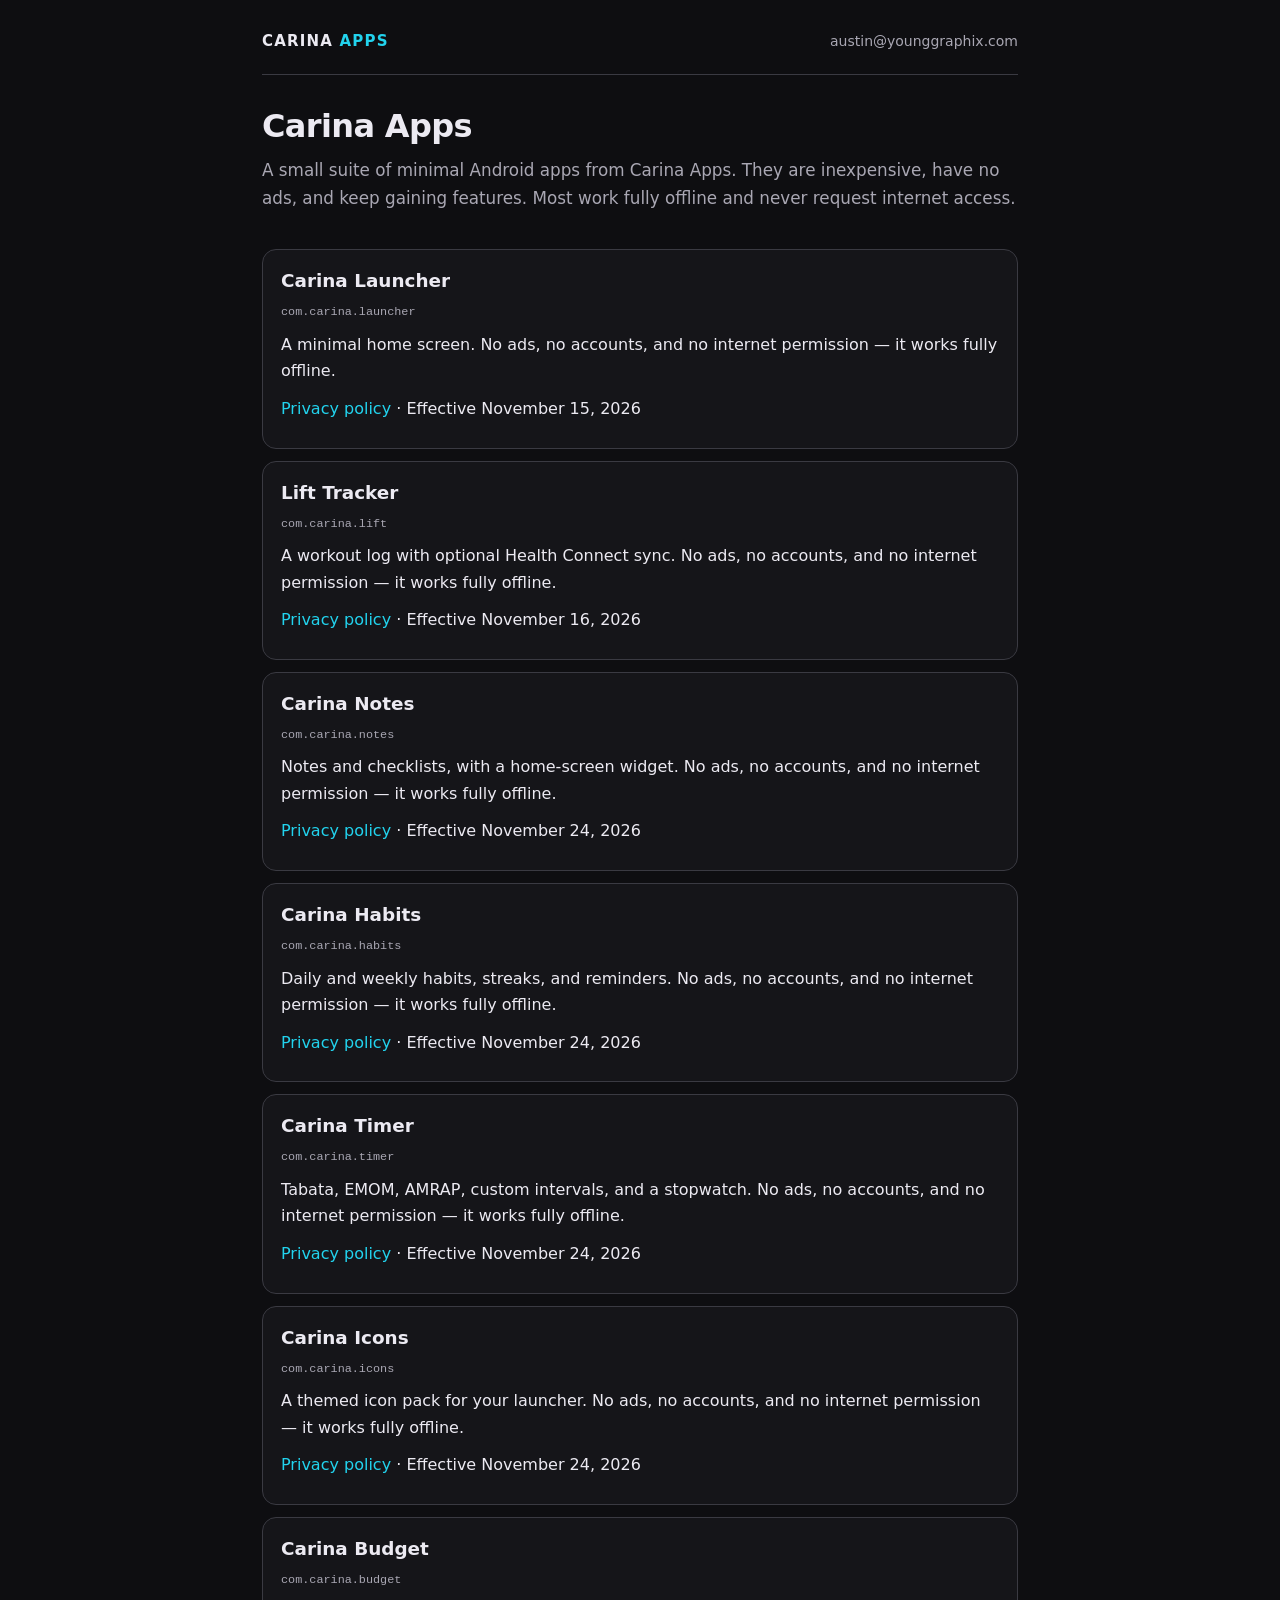
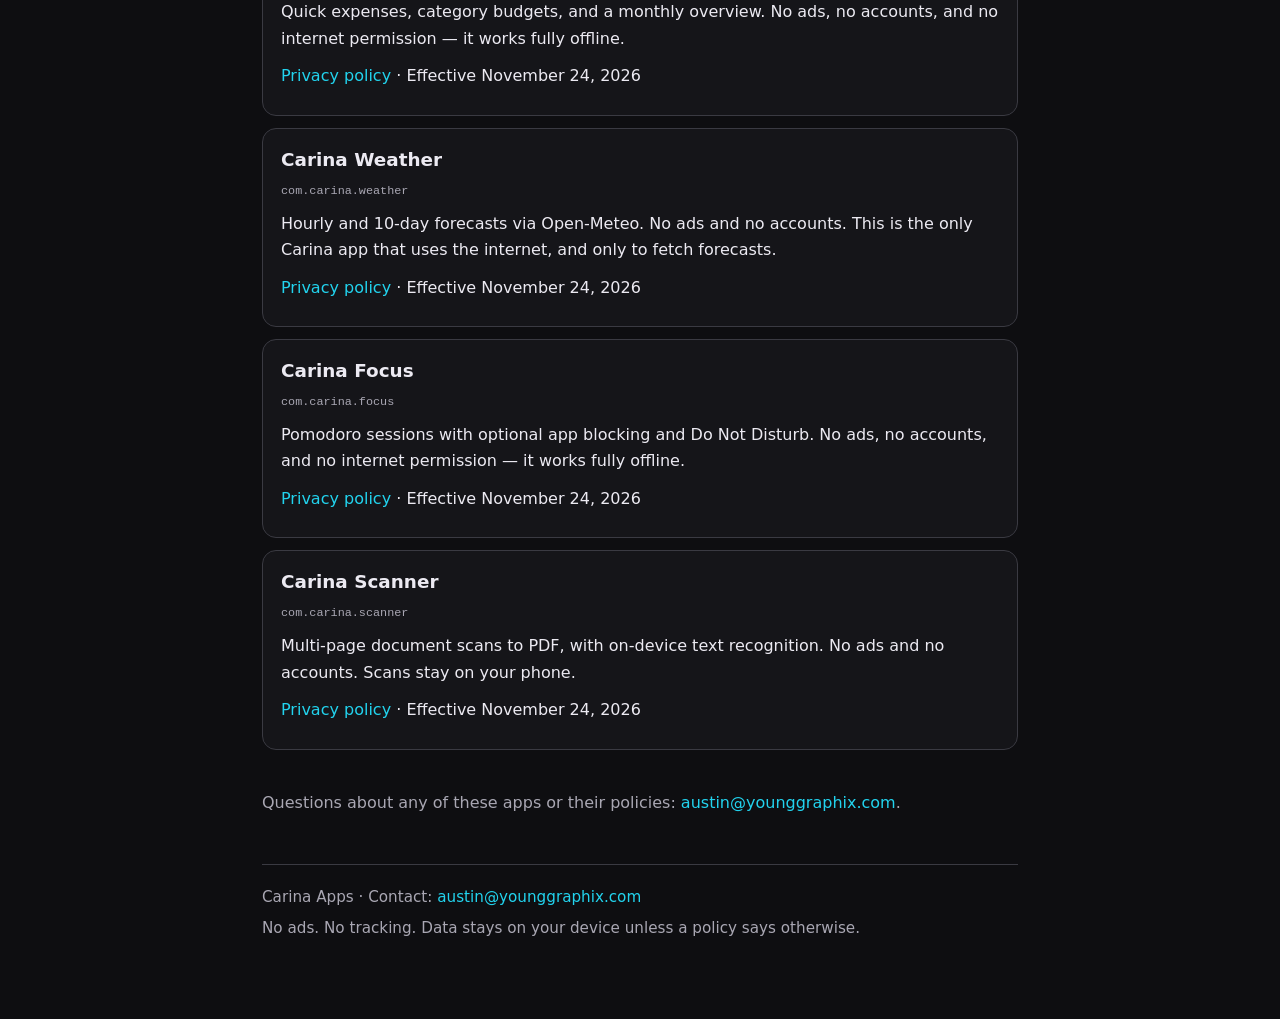
==== index.html @ 8b6f7bbb "Add Carina Apps site and privacy policies for all apps Co-authored-by: younggraphix <younggraphix@us" ====
<!DOCTYPE html>
<html lang="en">
<head>
<meta charset="utf-8">
<meta name="viewport" content="width=device-width, initial-scale=1">
<title>Carina Apps – Privacy policies</title>
<meta name="description" content="Privacy policies for Carina Apps — minimal Android apps with no ads and no tracking.">
<link rel="stylesheet" href="css/site.css">

</head>
<body>
<div class="wrap">
<header class="site">
  <a class="wordmark" href="./">Carina <span>Apps</span></a>
  <nav class="top"><a href="mailto:austin@younggraphix.com">austin@younggraphix.com</a></nav>
</header>

<h1>Carina Apps</h1>
<p class="lede">A small suite of minimal Android apps from Carina Apps. They are inexpensive, have no ads, and keep gaining features. Most work fully offline and never request internet access.</p>
<ul class="apps">
<li>
  <h2>Carina Launcher</h2>
  <p class="pkg"><code>com.carina.launcher</code></p>
  <p>A minimal home screen. No ads, no accounts, and no internet permission — it works fully offline.</p>
  <p><a href="privacy/launcher/">Privacy policy</a> · Effective November 15, 2026</p>
</li><li>
  <h2>Lift Tracker</h2>
  <p class="pkg"><code>com.carina.lift</code></p>
  <p>A workout log with optional Health Connect sync. No ads, no accounts, and no internet permission — it works fully offline.</p>
  <p><a href="privacy/lift/">Privacy policy</a> · Effective November 16, 2026</p>
</li><li>
  <h2>Carina Notes</h2>
  <p class="pkg"><code>com.carina.notes</code></p>
  <p>Notes and checklists, with a home-screen widget. No ads, no accounts, and no internet permission — it works fully offline.</p>
  <p><a href="privacy/notes/">Privacy policy</a> · Effective November 24, 2026</p>
</li><li>
  <h2>Carina Habits</h2>
  <p class="pkg"><code>com.carina.habits</code></p>
  <p>Daily and weekly habits, streaks, and reminders. No ads, no accounts, and no internet permission — it works fully offline.</p>
  <p><a href="privacy/habits/">Privacy policy</a> · Effective November 24, 2026</p>
</li><li>
  <h2>Carina Timer</h2>
  <p class="pkg"><code>com.carina.timer</code></p>
  <p>Tabata, EMOM, AMRAP, custom intervals, and a stopwatch. No ads, no accounts, and no internet permission — it works fully offline.</p>
  <p><a href="privacy/timer/">Privacy policy</a> · Effective November 24, 2026</p>
</li><li>
  <h2>Carina Icons</h2>
  <p class="pkg"><code>com.carina.icons</code></p>
  <p>A themed icon pack for your launcher. No ads, no accounts, and no internet permission — it works fully offline.</p>
  <p><a href="privacy/icons/">Privacy policy</a> · Effective November 24, 2026</p>
</li><li>
  <h2>Carina Budget</h2>
  <p class="pkg"><code>com.carina.budget</code></p>
  <p>Quick expenses, category budgets, and a monthly overview. No ads, no accounts, and no internet permission — it works fully offline.</p>
  <p><a href="privacy/budget/">Privacy policy</a> · Effective November 24, 2026</p>
</li><li>
  <h2>Carina Weather</h2>
  <p class="pkg"><code>com.carina.weather</code></p>
  <p>Hourly and 10-day forecasts via Open-Meteo. No ads and no accounts. This is the only Carina app that uses the internet, and only to fetch forecasts.</p>
  <p><a href="privacy/weather/">Privacy policy</a> · Effective November 24, 2026</p>
</li><li>
  <h2>Carina Focus</h2>
  <p class="pkg"><code>com.carina.focus</code></p>
  <p>Pomodoro sessions with optional app blocking and Do Not Disturb. No ads, no accounts, and no internet permission — it works fully offline.</p>
  <p><a href="privacy/focus/">Privacy policy</a> · Effective November 24, 2026</p>
</li><li>
  <h2>Carina Scanner</h2>
  <p class="pkg"><code>com.carina.scanner</code></p>
  <p>Multi-page document scans to PDF, with on-device text recognition. No ads and no accounts. Scans stay on your phone.</p>
  <p><a href="privacy/scanner/">Privacy policy</a> · Effective November 24, 2026</p>
</li>
</ul>
<p class="muted">Questions about any of these apps or their policies: <a href="mailto:austin@younggraphix.com">austin@younggraphix.com</a>.</p>

<footer class="site">
  <p>Carina Apps · Contact: <a href="mailto:austin@younggraphix.com">austin@younggraphix.com</a></p>
  <p>No ads. No tracking. Data stays on your device unless a policy says otherwise.</p>
</footer>
</div>
</body>
</html>
---- css/site.css ----
:root {
  color-scheme: dark;
  --bg: #0e0e11;
  --surface: #151519;
  --surface-2: #1c1c21;
  --text: #eceaf2;
  --muted: #a9a7b3;
  --line: #3a3a42;
  --accent: #22d3ee;
  --accent-dim: #155e75;
}
* { box-sizing: border-box; }
html, body { margin: 0; padding: 0; }
body {
  font: 16px/1.65 system-ui, -apple-system, "Segoe UI", Roboto, sans-serif;
  background: var(--bg);
  color: var(--text);
  min-height: 100vh;
}
a { color: var(--accent); text-decoration: none; }
a:hover { text-decoration: underline; }
.wrap { max-width: 800px; margin: 0 auto; padding: 28px 22px 80px; }
header.site {
  display: flex;
  align-items: baseline;
  justify-content: space-between;
  gap: 16px;
  padding-bottom: 20px;
  margin-bottom: 32px;
  border-bottom: 1px solid var(--line);
}
.wordmark {
  font-size: 15px;
  font-weight: 650;
  letter-spacing: 0.08em;
  text-transform: uppercase;
  color: var(--text);
  text-decoration: none;
}
.wordmark:hover { color: var(--accent); text-decoration: none; }
.wordmark span { color: var(--accent); }
nav.top a { font-size: 14px; color: var(--muted); }
h1 { font-size: 2rem; line-height: 1.2; font-weight: 650; margin: 0 0 0.35em; letter-spacing: -0.02em; }
h2 { font-size: 1.15rem; margin: 2em 0 0.6em; font-weight: 650; }
h3 { font-size: 1.02rem; margin: 1.5em 0 0.5em; }
.lede, .muted, .effective { color: var(--muted); }
.effective { margin: 0 0 1.6em; font-size: 0.95rem; }
.lede { font-size: 1.05rem; margin: 0 0 2.2em; }
p { margin: 0 0 1em; }
ul, ol { margin: 0 0 1em; padding-left: 1.25em; }
li { margin: 0.25em 0; }
code {
  font-family: ui-monospace, "SF Mono", Menlo, Consolas, monospace;
  font-size: 0.9em;
  background: var(--surface-2);
  padding: 0.1em 0.35em;
  border-radius: 4px;
}
table {
  border-collapse: collapse;
  width: 100%;
  font-size: 0.95rem;
  margin: 0 0 1.4em;
}
th, td {
  text-align: left;
  vertical-align: top;
  border: 1px solid var(--line);
  padding: 8px 10px;
}
th { background: var(--surface); font-weight: 600; }
.apps { list-style: none; padding: 0; margin: 0 0 2.5em; display: grid; gap: 12px; }
.apps li {
  background: var(--surface);
  border: 1px solid var(--line);
  border-radius: 14px;
  padding: 16px 18px 14px;
  margin: 0;
}
.apps h2 { margin: 0 0 0.2em; font-size: 1.15rem; }
.pkg { font-size: 0.82rem; color: var(--muted); margin: 0 0 0.55em; }
.pkg code { background: transparent; padding: 0; color: var(--muted); }
.apps p { margin: 0 0 0.7em; color: var(--text); }
.note {
  background: var(--surface);
  border: 1px solid var(--line);
  border-radius: 12px;
  padding: 12px 14px;
  margin: 0 0 1.6em;
  color: var(--muted);
  font-size: 0.95rem;
}
footer.site {
  margin-top: 48px;
  padding-top: 20px;
  border-top: 1px solid var(--line);
  color: var(--muted);
  font-size: 0.95rem;
}
footer.site p { margin: 0 0 0.4em; }
strong { font-weight: 650; }
.back { display: inline-block; margin-bottom: 22px; color: var(--muted); font-size: 0.92rem; }
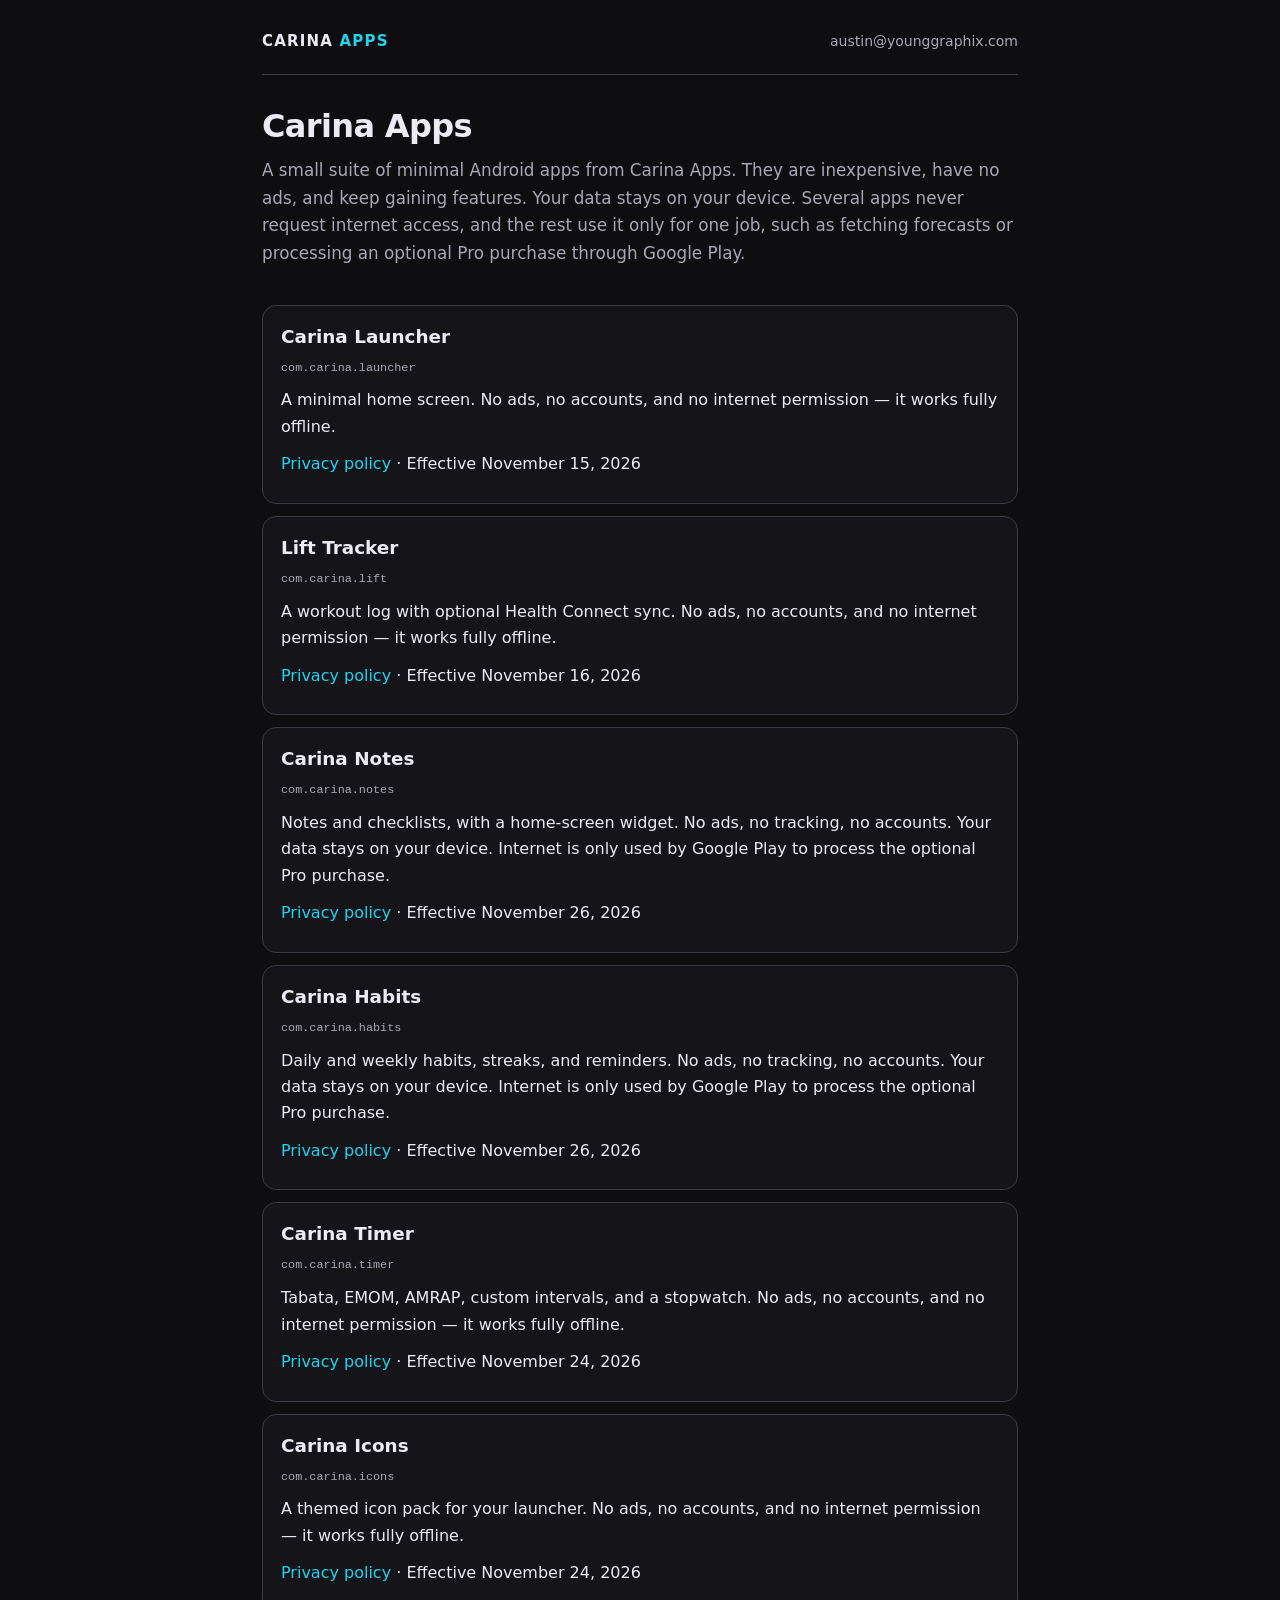
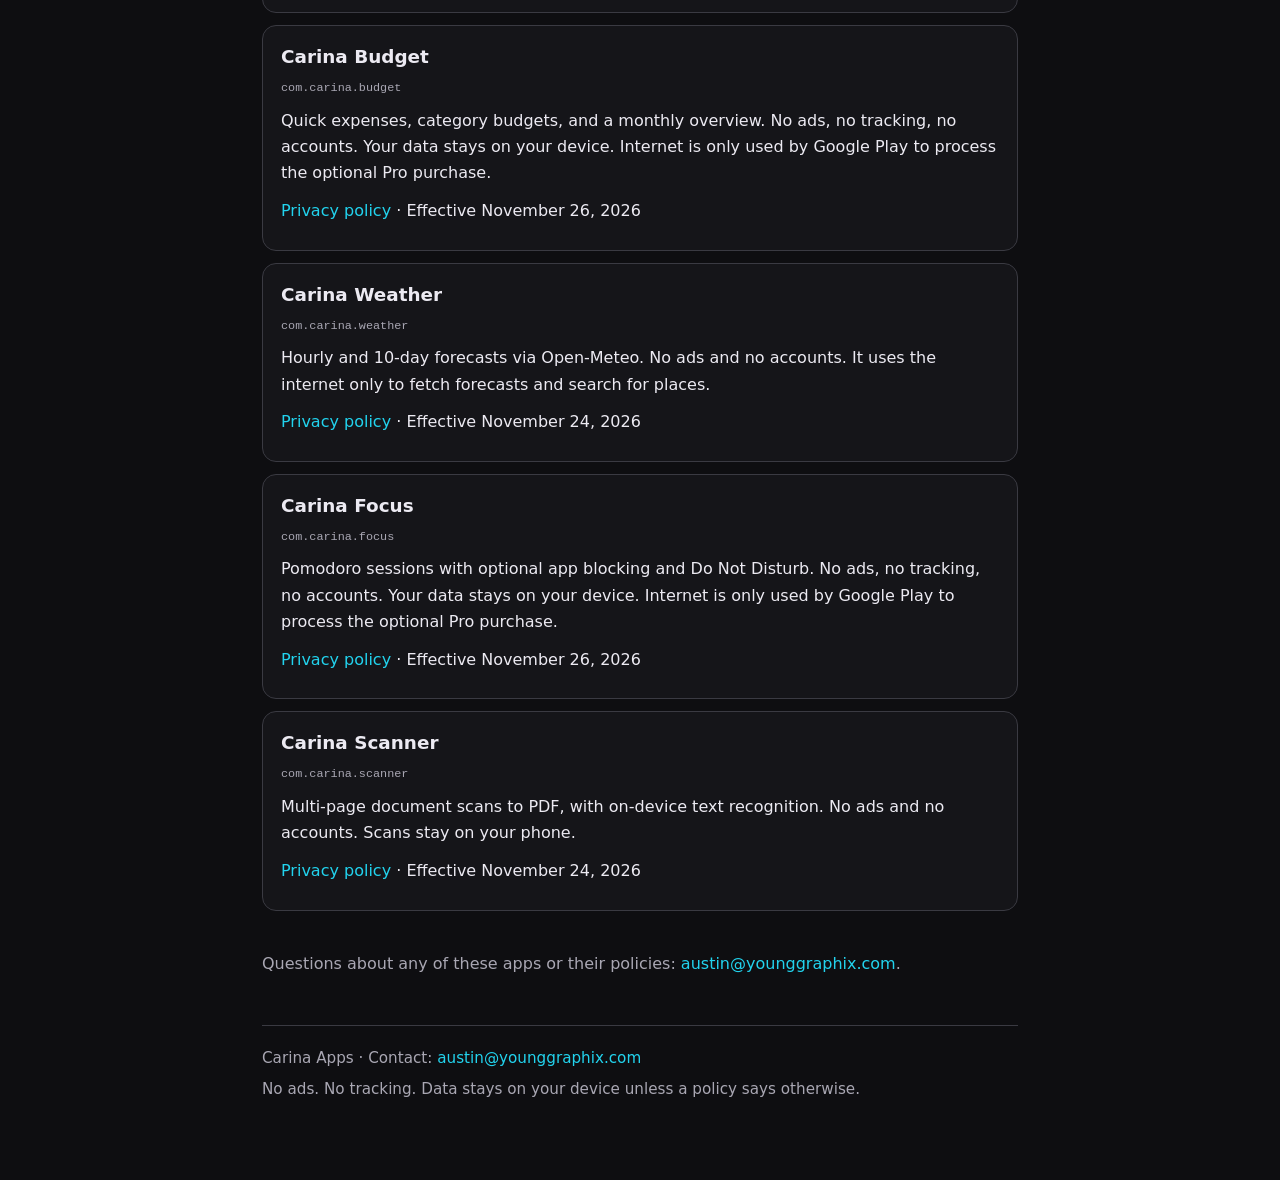
==== commit 252d8f9f: "Privacy policies: Notes, Habits, Budget, Focus use Google Play Billing for the optional Pro purchase" ====
--- a/index.html
+++ b/index.html
@@ -16,7 +16,7 @@
 </header>
 
 <h1>Carina Apps</h1>
-<p class="lede">A small suite of minimal Android apps from Carina Apps. They are inexpensive, have no ads, and keep gaining features. Most work fully offline and never request internet access.</p>
+<p class="lede">A small suite of minimal Android apps from Carina Apps. They are inexpensive, have no ads, and keep gaining features. Your data stays on your device. Several apps never request internet access, and the rest use it only for one job, such as fetching forecasts or processing an optional Pro purchase through Google Play.</p>
 <ul class="apps">
 <li>
   <h2>Carina Launcher</h2>
@@ -31,13 +31,13 @@
 </li><li>
   <h2>Carina Notes</h2>
   <p class="pkg"><code>com.carina.notes</code></p>
-  <p>Notes and checklists, with a home-screen widget. No ads, no accounts, and no internet permission — it works fully offline.</p>
-  <p><a href="privacy/notes/">Privacy policy</a> · Effective November 24, 2026</p>
+  <p>Notes and checklists, with a home-screen widget. No ads, no tracking, no accounts. Your data stays on your device. Internet is only used by Google Play to process the optional Pro purchase.</p>
+  <p><a href="privacy/notes/">Privacy policy</a> · Effective November 26, 2026</p>
 </li><li>
   <h2>Carina Habits</h2>
   <p class="pkg"><code>com.carina.habits</code></p>
-  <p>Daily and weekly habits, streaks, and reminders. No ads, no accounts, and no internet permission — it works fully offline.</p>
-  <p><a href="privacy/habits/">Privacy policy</a> · Effective November 24, 2026</p>
+  <p>Daily and weekly habits, streaks, and reminders. No ads, no tracking, no accounts. Your data stays on your device. Internet is only used by Google Play to process the optional Pro purchase.</p>
+  <p><a href="privacy/habits/">Privacy policy</a> · Effective November 26, 2026</p>
 </li><li>
   <h2>Carina Timer</h2>
   <p class="pkg"><code>com.carina.timer</code></p>
@@ -51,18 +51,18 @@
 </li><li>
   <h2>Carina Budget</h2>
   <p class="pkg"><code>com.carina.budget</code></p>
-  <p>Quick expenses, category budgets, and a monthly overview. No ads, no accounts, and no internet permission — it works fully offline.</p>
-  <p><a href="privacy/budget/">Privacy policy</a> · Effective November 24, 2026</p>
+  <p>Quick expenses, category budgets, and a monthly overview. No ads, no tracking, no accounts. Your data stays on your device. Internet is only used by Google Play to process the optional Pro purchase.</p>
+  <p><a href="privacy/budget/">Privacy policy</a> · Effective November 26, 2026</p>
 </li><li>
   <h2>Carina Weather</h2>
   <p class="pkg"><code>com.carina.weather</code></p>
-  <p>Hourly and 10-day forecasts via Open-Meteo. No ads and no accounts. This is the only Carina app that uses the internet, and only to fetch forecasts.</p>
+  <p>Hourly and 10-day forecasts via Open-Meteo. No ads and no accounts. It uses the internet only to fetch forecasts and search for places.</p>
   <p><a href="privacy/weather/">Privacy policy</a> · Effective November 24, 2026</p>
 </li><li>
   <h2>Carina Focus</h2>
   <p class="pkg"><code>com.carina.focus</code></p>
-  <p>Pomodoro sessions with optional app blocking and Do Not Disturb. No ads, no accounts, and no internet permission — it works fully offline.</p>
-  <p><a href="privacy/focus/">Privacy policy</a> · Effective November 24, 2026</p>
+  <p>Pomodoro sessions with optional app blocking and Do Not Disturb. No ads, no tracking, no accounts. Your data stays on your device. Internet is only used by Google Play to process the optional Pro purchase.</p>
+  <p><a href="privacy/focus/">Privacy policy</a> · Effective November 26, 2026</p>
 </li><li>
   <h2>Carina Scanner</h2>
   <p class="pkg"><code>com.carina.scanner</code></p>
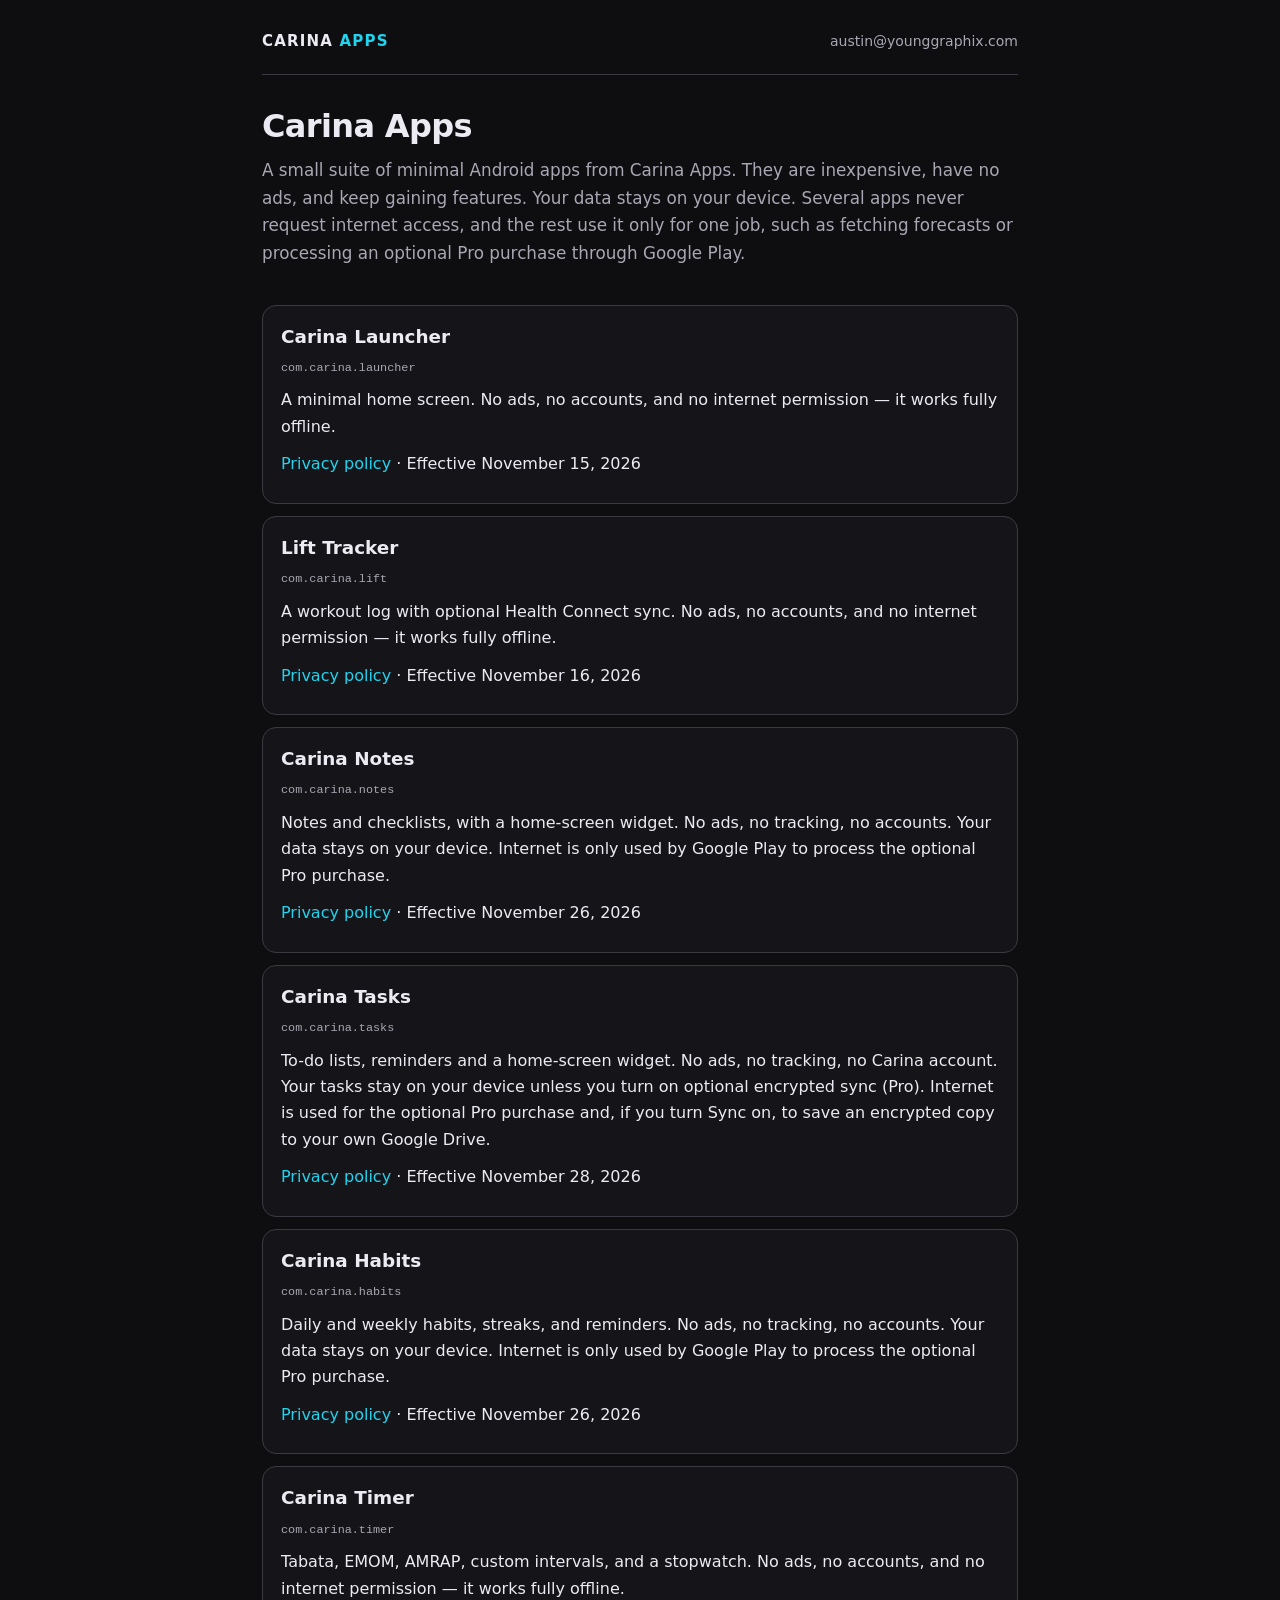
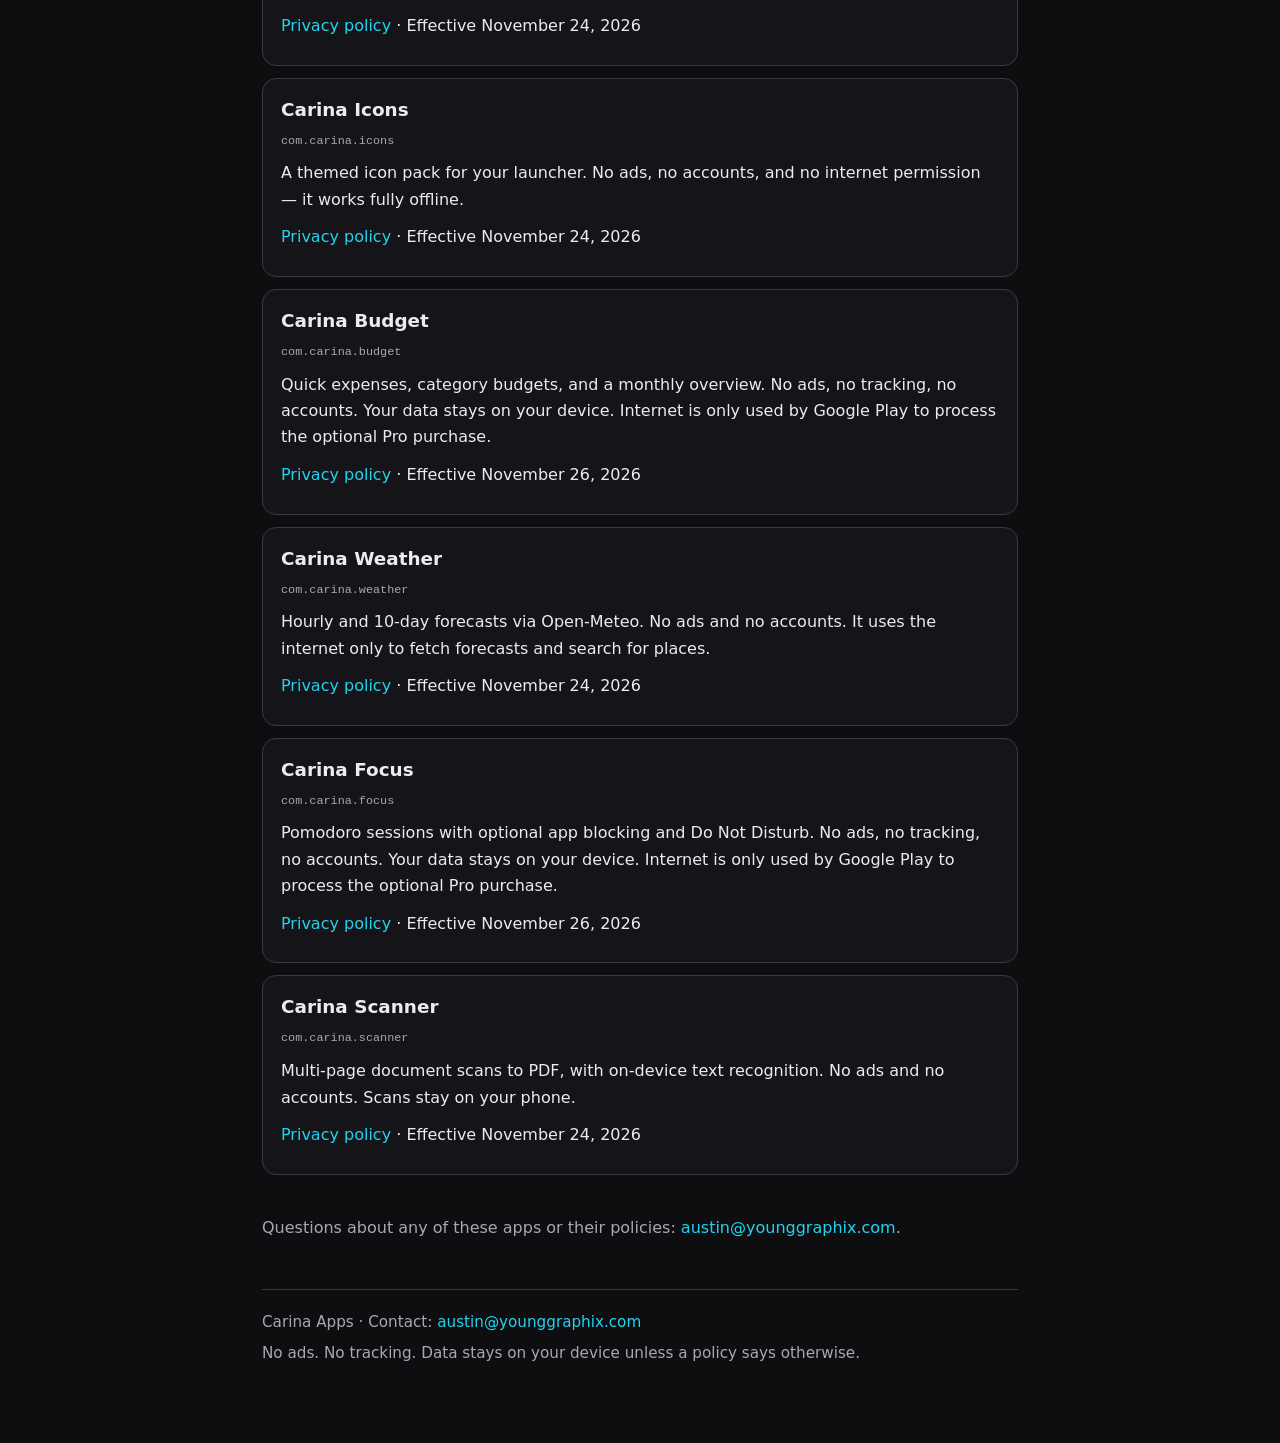
==== commit c8dd2eda: "Add Carina Tasks privacy policy" ====
--- a/index.html
+++ b/index.html
@@ -33,6 +33,11 @@
   <p class="pkg"><code>com.carina.notes</code></p>
   <p>Notes and checklists, with a home-screen widget. No ads, no tracking, no accounts. Your data stays on your device. Internet is only used by Google Play to process the optional Pro purchase.</p>
   <p><a href="privacy/notes/">Privacy policy</a> · Effective November 26, 2026</p>
+</li><li>
+  <h2>Carina Tasks</h2>
+  <p class="pkg"><code>com.carina.tasks</code></p>
+  <p>To-do lists, reminders and a home-screen widget. No ads, no tracking, no Carina account. Your tasks stay on your device unless you turn on optional encrypted sync (Pro). Internet is used for the optional Pro purchase and, if you turn Sync on, to save an encrypted copy to your own Google Drive.</p>
+  <p><a href="privacy/tasks/">Privacy policy</a> · Effective November 28, 2026</p>
 </li><li>
   <h2>Carina Habits</h2>
   <p class="pkg"><code>com.carina.habits</code></p>
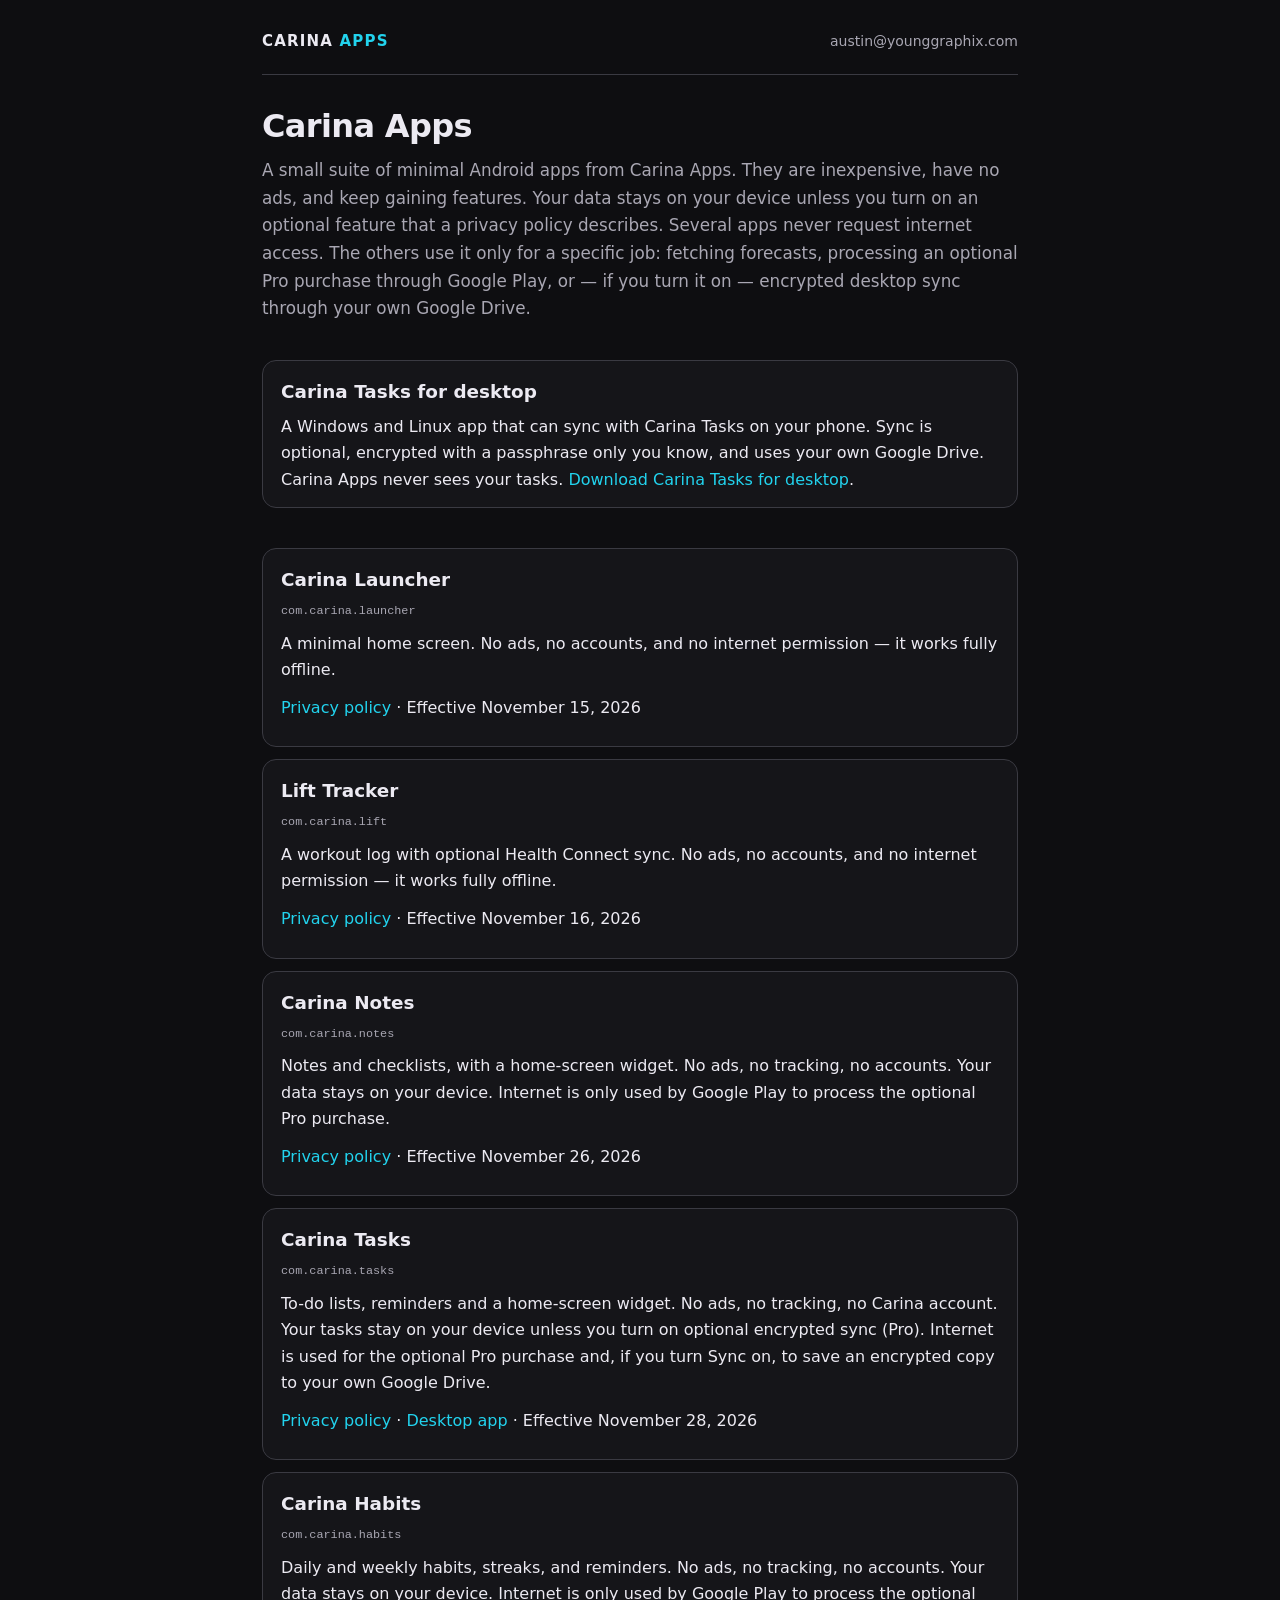
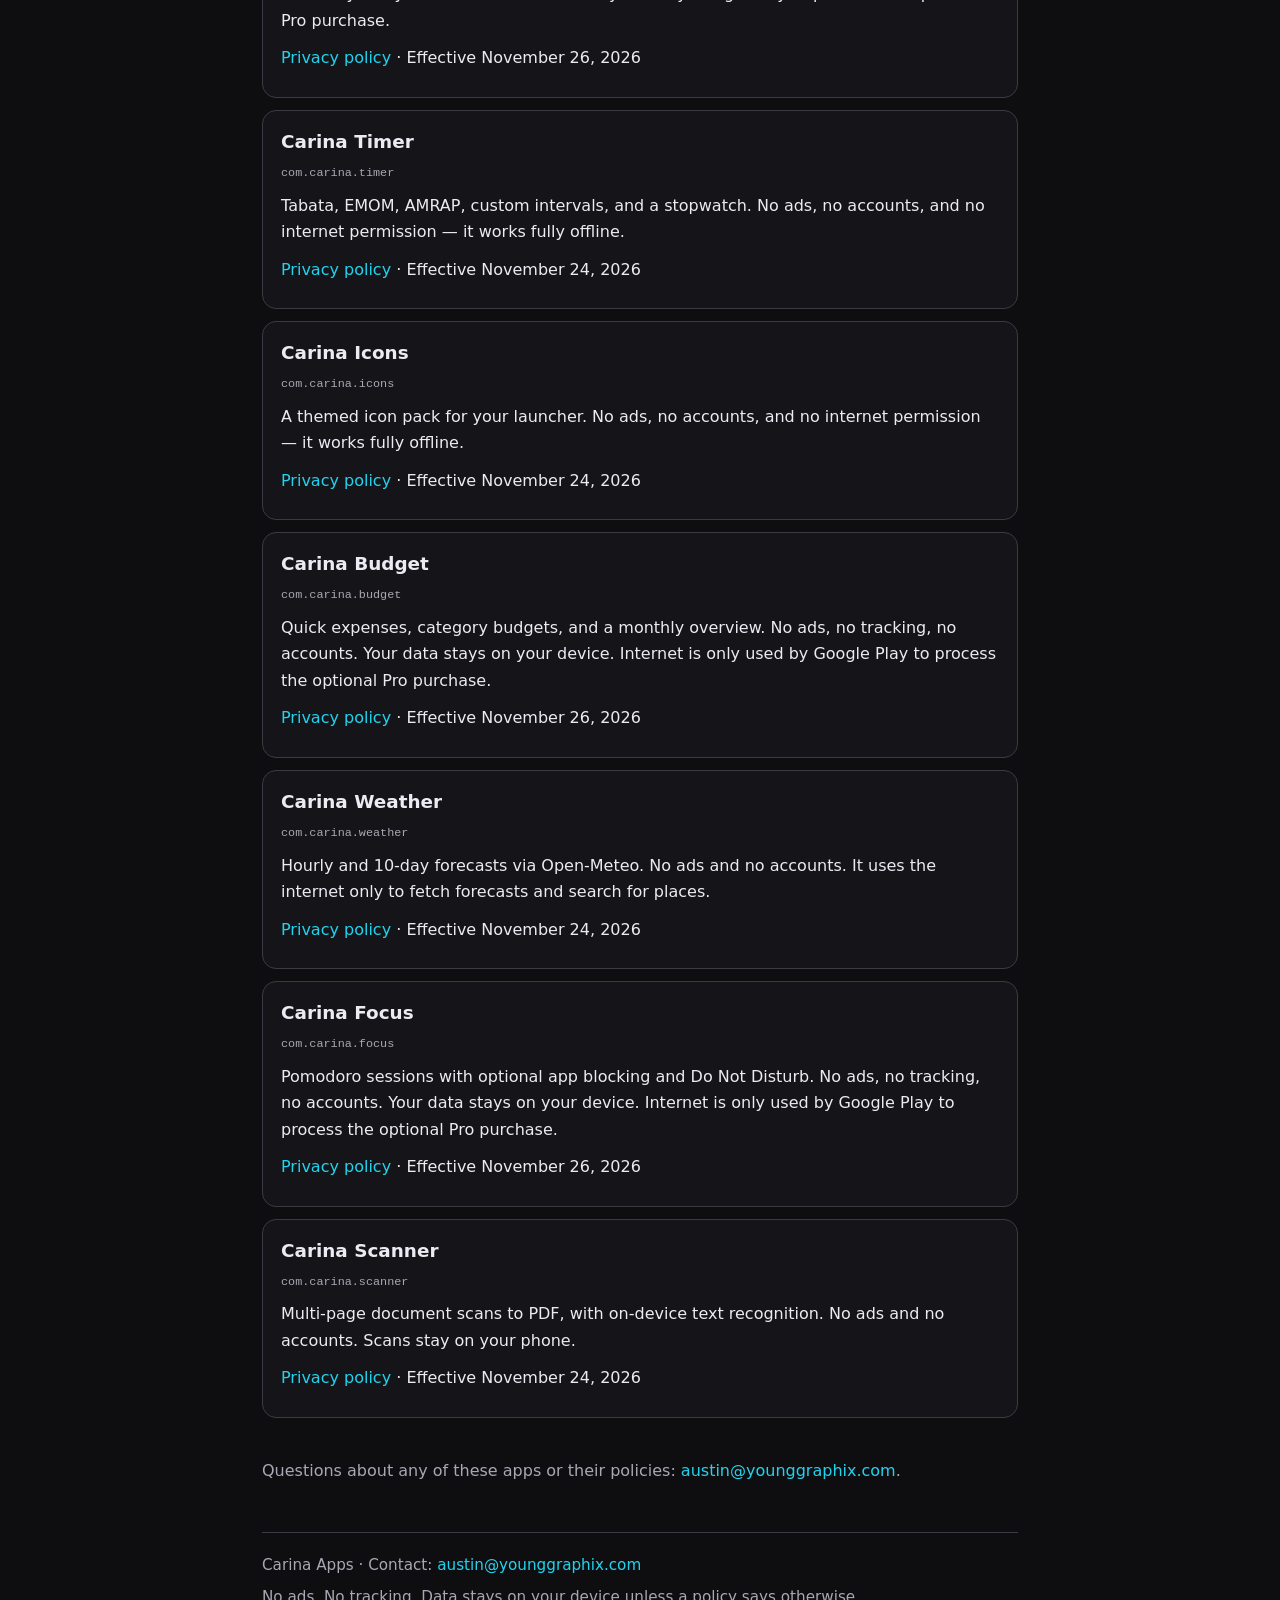
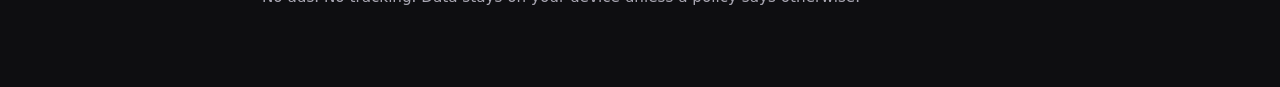
==== commit be01ca2d: "Add Carina Tasks for desktop download page" ====
--- a/index.html
+++ b/index.html
@@ -3,8 +3,8 @@
 <head>
 <meta charset="utf-8">
 <meta name="viewport" content="width=device-width, initial-scale=1">
-<title>Carina Apps – Privacy policies</title>
-<meta name="description" content="Privacy policies for Carina Apps — minimal Android apps with no ads and no tracking.">
+<title>Carina Apps</title>
+<meta name="description" content="Carina Apps — minimal Android apps with no ads and no tracking, and Carina Tasks for desktop.">
 <link rel="stylesheet" href="css/site.css">
 
 </head>
@@ -16,7 +16,11 @@
 </header>
 
 <h1>Carina Apps</h1>
-<p class="lede">A small suite of minimal Android apps from Carina Apps. They are inexpensive, have no ads, and keep gaining features. Your data stays on your device. Several apps never request internet access, and the rest use it only for one job, such as fetching forecasts or processing an optional Pro purchase through Google Play.</p>
+<p class="lede">A small suite of minimal Android apps from Carina Apps. They are inexpensive, have no ads, and keep gaining features. Your data stays on your device unless you turn on an optional feature that a privacy policy describes. Several apps never request internet access. The others use it only for a specific job: fetching forecasts, processing an optional Pro purchase through Google Play, or — if you turn it on — encrypted desktop sync through your own Google Drive.</p>
+<div class="desktop-promo">
+  <h2>Carina Tasks for desktop</h2>
+  <p>A Windows and Linux app that can sync with Carina Tasks on your phone. Sync is optional, encrypted with a passphrase only you know, and uses your own Google Drive. Carina Apps never sees your tasks. <a href="desktop/tasks/">Download Carina Tasks for desktop</a>.</p>
+</div>
 <ul class="apps">
 <li>
   <h2>Carina Launcher</h2>
@@ -37,7 +41,7 @@
   <h2>Carina Tasks</h2>
   <p class="pkg"><code>com.carina.tasks</code></p>
   <p>To-do lists, reminders and a home-screen widget. No ads, no tracking, no Carina account. Your tasks stay on your device unless you turn on optional encrypted sync (Pro). Internet is used for the optional Pro purchase and, if you turn Sync on, to save an encrypted copy to your own Google Drive.</p>
-  <p><a href="privacy/tasks/">Privacy policy</a> · Effective November 28, 2026</p>
+  <p><a href="privacy/tasks/">Privacy policy</a> · <a href="desktop/tasks/">Desktop app</a> · Effective November 28, 2026</p>
 </li><li>
   <h2>Carina Habits</h2>
   <p class="pkg"><code>com.carina.habits</code></p>
--- a/css/site.css
+++ b/css/site.css
@@ -100,3 +100,12 @@
 footer.site p { margin: 0 0 0.4em; }
 strong { font-weight: 650; }
 .back { display: inline-block; margin-bottom: 22px; color: var(--muted); font-size: 0.92rem; }
+.desktop-promo {
+  background: var(--surface);
+  border: 1px solid var(--line);
+  border-radius: 14px;
+  padding: 16px 18px 14px;
+  margin: 0 0 2.5em;
+}
+.desktop-promo h2 { margin: 0 0 0.35em; font-size: 1.15rem; }
+.desktop-promo p { margin: 0; }
